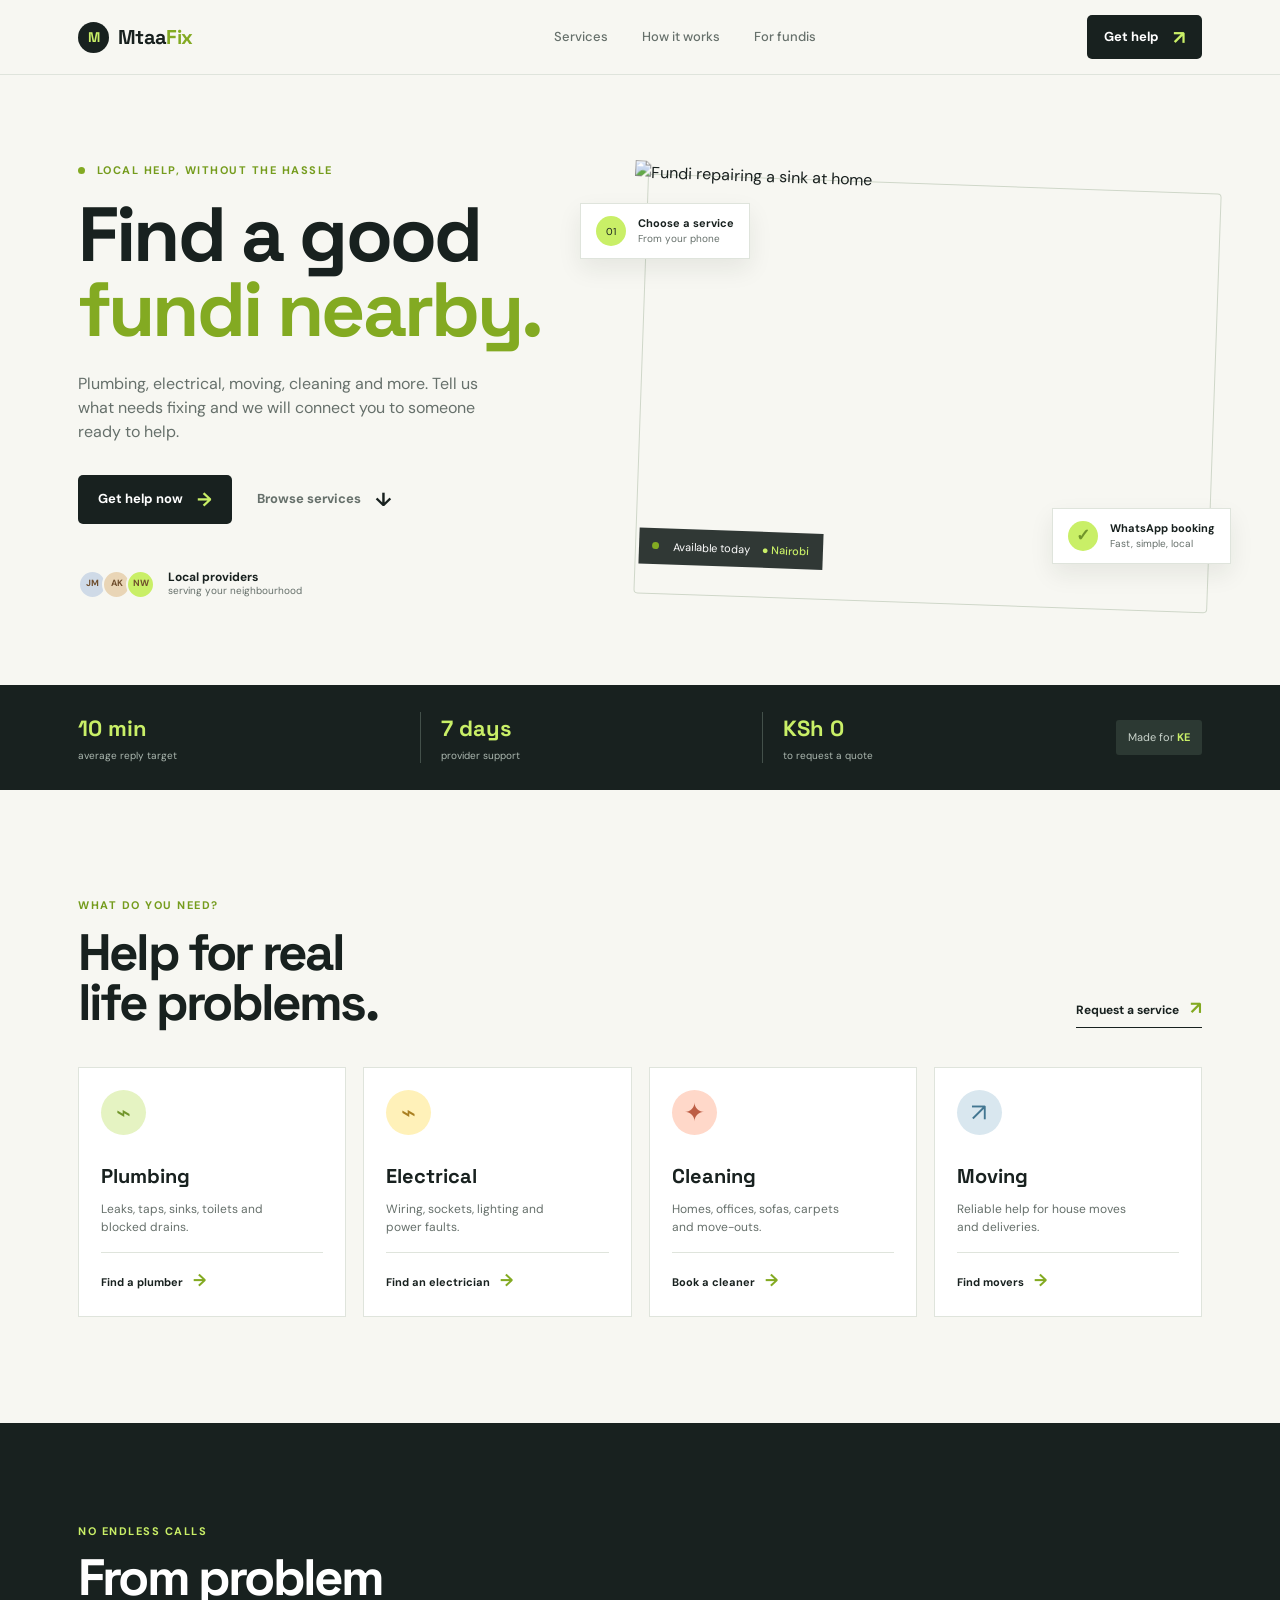
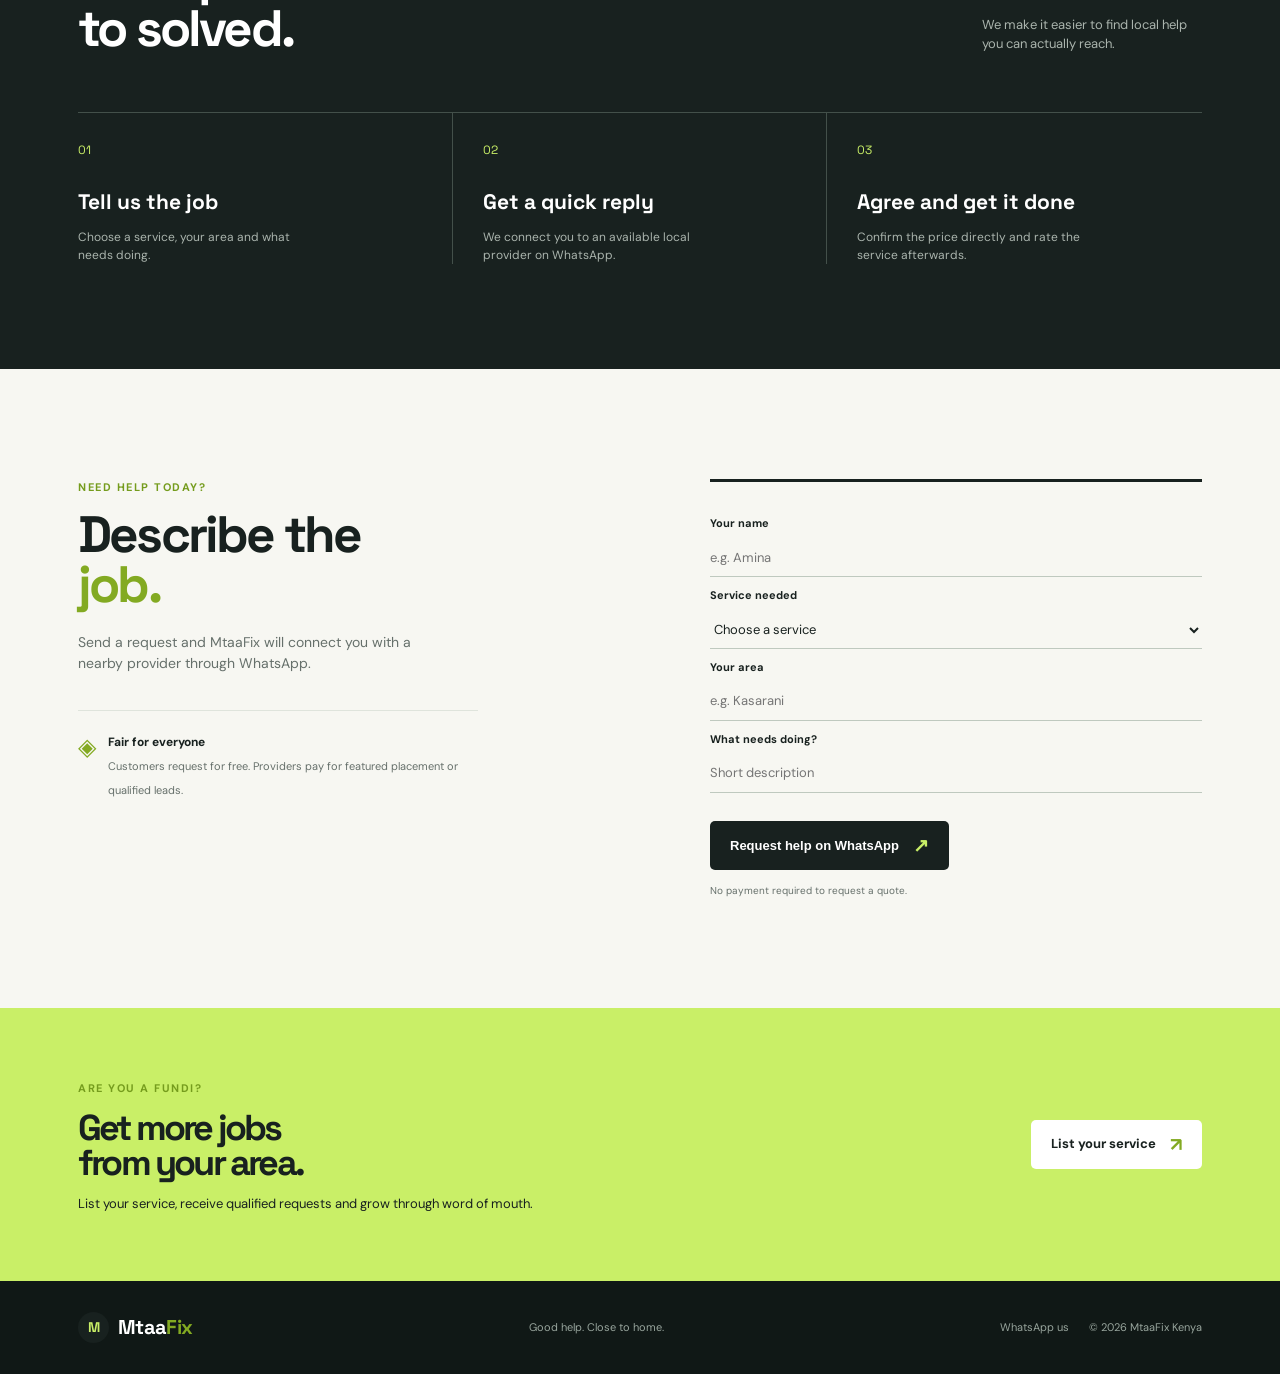
==== index.html @ 227608b5 "Launch MtaaFix local services marketplace" ====
<!DOCTYPE html>
<html lang="en">
<head>
    <meta charset="UTF-8">
    <meta name="description" content="Find trusted plumbers, electricians, cleaners and movers near you in Kenya. Request a local fundi through MtaaFix on WhatsApp.">
    <meta name="keywords" content="fundi Kenya, plumber Nairobi, electrician Nairobi, cleaners Kenya, movers Nairobi, local services Kenya">
    <meta name="author" content="MtaaFix Kenya">
    <meta name="theme-color" content="#18211f">
    <meta property="og:type" content="website">
    <meta property="og:title" content="MtaaFix | Find a trusted fundi near you">
    <meta property="og:description" content="Connect with local plumbers, electricians, cleaners and movers in Kenya through WhatsApp.">
    <meta property="og:image" content="https://images.unsplash.com/photo-1581578731548-c64695cc6952?auto=format&fit=crop&w=1200&q=85">
    <meta name="twitter:card" content="summary_large_image">
    <meta name="twitter:title" content="MtaaFix | Find a trusted fundi near you">
    <meta name="twitter:description" content="Local help for repairs, cleaning, moving and home services in Kenya.">
    <meta name="viewport" content="width=device-width, initial-scale=1.0">
    <title>MtaaFix | Find a trusted fundi near you</title>
    <link rel="preconnect" href="https://fonts.googleapis.com">
    <link rel="preconnect" href="https://fonts.gstatic.com" crossorigin>
    <link href="https://fonts.googleapis.com/css2?family=DM+Sans:wght@400;500;700&family=Space+Grotesk:wght@500;600;700&display=swap" rel="stylesheet">
    <link rel="stylesheet" href="style.css">
    <script type="application/ld+json">
    {
        "@context": "https://schema.org",
        "@type": "LocalBusiness",
        "name": "MtaaFix Kenya",
        "description": "A local service marketplace connecting Kenyans with fundis for home repairs, cleaning and moving.",
        "telephone": "+254119636542",
        "areaServed": "Kenya",
        "serviceType": ["Plumbing", "Electrical work", "Cleaning", "Moving services"]
    }
    </script>
</head>
<body>
    <header class="site-header">
        <nav class="nav container" aria-label="Main navigation">
            <a class="brand" href="#top"><span class="brand-mark">M</span><span>Mtaa<span>Fix</span></span></a>
            <div class="nav-links"><a href="#services">Services</a><a href="#how-it-works">How it works</a><a href="#fundis">For fundis</a></div>
            <a class="nav-cta" href="#request">Get help <span>↗</span></a>
        </nav>
    </header>

    <main id="top">
        <section class="hero container">
            <div class="hero-copy">
                <div class="eyebrow"><span class="live-dot"></span> Local help, without the hassle</div>
                <h1>Find a good<br><em>fundi nearby.</em></h1>
                <p class="hero-text">Plumbing, electrical, moving, cleaning and more. Tell us what needs fixing and we will connect you to someone ready to help.</p>
                <div class="hero-actions"><a class="button button-primary" href="#request">Get help now <span>→</span></a><a class="button button-quiet" href="#services">Browse services <span>↓</span></a></div>
                <div class="trust-row"><div class="avatars"><span>JM</span><span>AK</span><span>NW</span></div><p><strong>Local providers</strong><br>serving your neighbourhood</p></div>
            </div>
            <div class="hero-visual"><div class="hero-image-wrap"><img src="https://images.unsplash.com/photo-1581578731548-c64695cc6952?auto=format&fit=crop&w=1100&q=85" alt="Fundi repairing a sink at home"><div class="image-label"><span class="status-dot"></span> Available today <strong>● Nairobi</strong></div></div><div class="floating-note note-top"><span>01</span><div><strong>Choose a service</strong><small>From your phone</small></div></div><div class="floating-note note-bottom"><span class="check">✓</span><div><strong>WhatsApp booking</strong><small>Fast, simple, local</small></div></div></div>
        </section>

        <section class="stats-bar"><div class="container stats"><div><strong>10 min</strong><span>average reply target</span></div><div><strong>7 days</strong><span>provider support</span></div><div><strong>KSh 0</strong><span>to request a quote</span></div><div class="stats-tag">Made for <b>KE</b></div></div></section>

        <section id="services" class="section container"><div class="section-heading"><div><div class="eyebrow">What do you need?</div><h2>Help for real<br>life problems.</h2></div><a class="text-link" href="#request">Request a service <span>↗</span></a></div><div class="service-grid">
            <a class="service-card" href="#request" data-service="Plumbing"><div class="service-icon">⌁</div><h3>Plumbing</h3><p>Leaks, taps, sinks, toilets and blocked drains.</p><span>Find a plumber <b>→</b></span></a>
            <a class="service-card" href="#request" data-service="Electrical work"><div class="service-icon yellow">⌁</div><h3>Electrical</h3><p>Wiring, sockets, lighting and power faults.</p><span>Find an electrician <b>→</b></span></a>
            <a class="service-card" href="#request" data-service="Cleaning"><div class="service-icon coral">✦</div><h3>Cleaning</h3><p>Homes, offices, sofas, carpets and move-outs.</p><span>Book a cleaner <b>→</b></span></a>
            <a class="service-card" href="#request" data-service="Moving services"><div class="service-icon blue">↗</div><h3>Moving</h3><p>Reliable help for house moves and deliveries.</p><span>Find movers <b>→</b></span></a>
        </div></section>

        <section id="how-it-works" class="process-section"><div class="container"><div class="section-heading light"><div><div class="eyebrow">No endless calls</div><h2>From problem<br>to solved.</h2></div><p>We make it easier to find local help you can actually reach.</p></div><div class="process-grid"><div class="process-step"><span>01</span><h3>Tell us the job</h3><p>Choose a service, your area and what needs doing.</p></div><div class="process-step"><span>02</span><h3>Get a quick reply</h3><p>We connect you to an available local provider on WhatsApp.</p></div><div class="process-step"><span>03</span><h3>Agree and get it done</h3><p>Confirm the price directly and rate the service afterwards.</p></div></div></div></section>

        <section id="request" class="request-section container"><div class="request-copy"><div class="eyebrow">Need help today?</div><h2>Describe the<br><em>job.</em></h2><p>Send a request and MtaaFix will connect you with a nearby provider through WhatsApp.</p><div class="earn-note"><span>◈</span><div><strong>Fair for everyone</strong><br><small>Customers request for free. Providers pay for featured placement or qualified leads.</small></div></div></div><form id="service-request" class="request-form"><label for="name">Your name</label><input id="name" name="name" type="text" placeholder="e.g. Amina" required><label for="service">Service needed</label><select id="service" name="service" required><option value="">Choose a service</option><option>Plumbing</option><option>Electrical work</option><option>Cleaning</option><option>Moving services</option><option>Other</option></select><label for="area">Your area</label><input id="area" name="area" type="text" placeholder="e.g. Kasarani" required><label for="details">What needs doing?</label><input id="details" name="details" type="text" placeholder="Short description" required><button class="button button-primary" type="submit">Request help on WhatsApp <span>↗</span></button><small class="form-note">No payment required to request a quote.</small></form></section>

        <section id="fundis" class="partner-strip"><div class="container partner-content"><div><span class="eyebrow">Are you a fundi?</span><h2>Get more jobs<br>from your area.</h2><p>List your service, receive qualified requests and grow through word of mouth.</p></div><a class="button button-light" href="https://wa.me/254119636542?text=Hello%20MtaaFix%2C%20I%27d%20like%20to%20list%20my%20fundi%20service." target="_blank" rel="noopener">List your service <span>↗</span></a></div></section>
    </main>

    <footer><div class="container footer-inner"><a class="brand" href="#top"><span class="brand-mark">M</span><span>Mtaa<span>Fix</span></span></a><p>Good help. Close to home.</p><div><a href="https://wa.me/254119636542" target="_blank" rel="noopener">WhatsApp us</a><span>© 2026 MtaaFix Kenya</span></div></div></footer>
    <script>
        const form = document.querySelector('#service-request');
        form.addEventListener('submit', (event) => {
            event.preventDefault();
            const data = new FormData(form);
            const message = `Hello MtaaFix, my name is ${data.get('name')}. I need ${data.get('service')} in ${data.get('area')}. Details: ${data.get('details')}`;
            window.open(`https://wa.me/254119636542?text=${encodeURIComponent(message)}`, '_blank');
        });
        document.querySelectorAll('[data-service]').forEach((link) => link.addEventListener('click', () => {
            document.querySelector('#service').value = link.dataset.service;
        }));
    </script>
</body>
</html>
---- style.css ----
:root { --ink: #18211f; --muted: #66706b; --paper: #f7f7f2; --lime: #c9ef67; --line: #dfe4dc; --orange: #f48b45; }
* { box-sizing: border-box; margin: 0; padding: 0; }
html { scroll-behavior: smooth; }
body { background: var(--paper); color: var(--ink); font-family: 'DM Sans', sans-serif; line-height: 1.5; }
a { color: inherit; text-decoration: none; }
.container { margin: auto; max-width: 1180px; padding-left: 28px; padding-right: 28px; }
.site-header { background: rgba(247,247,242,.94); border-bottom: 1px solid var(--line); position: sticky; top: 0; z-index: 10; backdrop-filter: blur(12px); }
.nav { align-items: center; display: flex; height: 74px; justify-content: space-between; }
.brand { align-items: center; display: flex; font-family: 'Space Grotesk', sans-serif; font-size: 20px; font-weight: 700; gap: 9px; letter-spacing: -.7px; }
.brand > span:last-child > span { color: #83aa22; }
.brand-mark { align-items: center; background: var(--ink); border-radius: 50%; color: var(--lime); display: inline-flex; font-size: 14px; height: 31px; justify-content: center; width: 31px; }
.nav-links { display: flex; gap: 34px; margin-left: 90px; }
.nav-links a { color: var(--muted); font-size: 13px; font-weight: 500; }
.nav-links a:hover, .text-link:hover { color: #83aa22; }
.nav-cta, .button { align-items: center; display: inline-flex; font-size: 13px; font-weight: 700; gap: 14px; justify-content: center; }
.nav-cta { background: var(--ink); border-radius: 5px; color: white; padding: 12px 17px; }
.nav-cta span, .button span { color: var(--lime); font-size: 19px; line-height: 1; }
.hero { align-items: center; display: grid; gap: 80px; grid-template-columns: .9fr 1.1fr; min-height: 610px; padding-bottom: 68px; padding-top: 68px; }
.eyebrow { color: #759c1d; font-size: 11px; font-weight: 700; letter-spacing: 1.5px; text-transform: uppercase; }
.live-dot, .status-dot { background: #83aa22; border-radius: 50%; display: inline-block; height: 7px; margin-right: 7px; width: 7px; }
.hero h1, h2 { font-family: 'Space Grotesk', sans-serif; letter-spacing: -2.8px; line-height: .98; }
.hero h1 { font-size: clamp(50px, 6vw, 78px); margin: 19px 0 24px; }
em { color: #83aa22; font-style: normal; }
.hero-text { color: var(--muted); font-size: 16px; max-width: 420px; }
.hero-actions { align-items: center; display: flex; gap: 25px; margin-top: 31px; }
.button { border: 0; border-radius: 5px; cursor: pointer; min-height: 49px; padding: 0 20px; }
.button-primary { background: var(--ink); color: white; }
.button-primary:hover { background: #35433e; }
.button-quiet { color: var(--muted); padding-left: 0; }
.button-quiet span { color: var(--ink); }
.trust-row { align-items: center; display: flex; gap: 13px; margin-top: 46px; }
.avatars { display: flex; }.avatars span { align-items: center; background: #e9d5b6; border: 2px solid var(--paper); border-radius: 50%; color: #6f4e2d; display: flex; font-size: 9px; font-weight: 700; height: 29px; justify-content: center; margin-left: -5px; width: 29px; }.avatars span:first-child { background: #cfdae7; margin-left: 0; }.avatars span:last-child { background: #c9ef67; }
.trust-row p { color: var(--muted); font-size: 10px; line-height: 1.25; }.trust-row strong { color: var(--ink); font-size: 12px; }
.hero-visual { position: relative; }.hero-image-wrap { position: relative; transform: rotate(2deg); }.hero-image-wrap:after { border: 1px solid #cfd7c9; border-radius: 4px; content: ''; inset: 13px -13px -13px 13px; position: absolute; z-index: -1; }.hero-image-wrap img { display: block; filter: saturate(.82); height: 420px; object-fit: cover; width: 100%; }.image-label { align-items: center; background: rgba(24,33,31,.89); bottom: 17px; color: white; display: flex; font-size: 11px; gap: 7px; left: 17px; padding: 10px 13px; position: absolute; }.image-label strong { color: var(--lime); font-weight: 500; margin-left: 5px; }
.floating-note { align-items: center; background: white; border: 1px solid var(--line); box-shadow: 0 10px 24px rgba(24,33,31,.08); display: flex; gap: 12px; padding: 12px 15px; position: absolute; z-index: 2; }.floating-note span:first-child { align-items: center; background: var(--lime); border-radius: 50%; display: flex; font-size: 10px; height: 30px; justify-content: center; width: 30px; }.floating-note strong, .floating-note small { display: block; line-height: 1.2; }.floating-note strong { font-size: 11px; }.floating-note small { color: var(--muted); font-size: 10px; margin-top: 3px; }.note-top { left: -48px; top: 33px; }.note-bottom { bottom: 26px; right: -29px; }.check { background: #e5f3c2; color: #71952b; font-size: 17px !important; font-weight: 700; }
.stats-bar { background: var(--ink); color: white; }.stats { align-items: center; display: flex; gap: 9%; justify-content: space-between; min-height: 105px; }.stats div:not(.stats-tag) { border-left: 1px solid #43504a; padding-left: 20px; }.stats div:first-child { border-left: 0; padding-left: 0; }.stats strong, .stats span { display: block; }.stats strong { color: var(--lime); font-family: 'Space Grotesk'; font-size: 22px; }.stats span { color: #acb8b0; font-size: 10px; margin-top: 3px; }.stats-tag { background: #2c3933; border-radius: 3px; color: #c9d3cb; font-size: 11px; padding: 9px 12px; }.stats-tag b { color: var(--lime); }
.section { padding-bottom: 106px; padding-top: 107px; }.section-heading { align-items: end; display: flex; justify-content: space-between; margin-bottom: 39px; }h2 { font-size: clamp(36px, 4vw, 52px); margin-top: 14px; }.text-link { border-bottom: 1px solid var(--ink); font-size: 12px; font-weight: 700; padding-bottom: 5px; }.text-link span { color: #83aa22; font-size: 18px; margin-left: 8px; }
.service-grid { display: grid; gap: 17px; grid-template-columns: repeat(4, 1fr); }.service-card { background: white; border: 1px solid var(--line); display: flex; flex-direction: column; min-height: 250px; padding: 22px; transition: border-color .2s, transform .2s; }.service-card:hover { border-color: #83aa22; transform: translateY(-4px); }.service-icon { align-items: center; background: #e5f3c2; border-radius: 50%; color: #71952b; display: flex; font-size: 25px; height: 45px; justify-content: center; width: 45px; }.service-icon.yellow { background: #fff1b9; color: #aa8021; }.service-icon.coral { background: #ffd8c9; color: #bd5e45; }.service-icon.blue { background: #d9e7ef; color: #427691; }.service-card h3 { font-family: 'Space Grotesk'; font-size: 20px; margin: 26px 0 9px; }.service-card p { color: var(--muted); font-size: 12px; max-width: 190px; }.service-card span:last-child { border-top: 1px solid var(--line); font-size: 11px; font-weight: 700; margin-top: auto; padding-top: 15px; }.service-card span:last-child b { color: #83aa22; font-size: 17px; margin-left: 7px; }
.process-section { background: var(--ink); color: white; padding: 100px 0 105px; }.light .eyebrow { color: var(--lime); }.light h2 { color: white; }.light > p { color: #aab4ad; font-size: 13px; max-width: 220px; }.process-grid { border-top: 1px solid #43504a; display: grid; grid-template-columns: repeat(3, 1fr); margin-top: 58px; }.process-step { border-right: 1px solid #43504a; padding: 24px 30px 0 0; }.process-step:not(:first-child) { padding-left: 30px; }.process-step:last-child { border: 0; }.process-step > span { color: var(--lime); font-family: 'Space Grotesk'; font-size: 12px; }.process-step h3 { font-family: 'Space Grotesk'; font-size: 21px; margin: 25px 0 11px; }.process-step p { color: #aab4ad; font-size: 12px; max-width: 240px; }
.request-section { display: grid; gap: 140px; grid-template-columns: 1fr 1fr; padding-bottom: 110px; padding-top: 110px; }.request-copy h2 { margin-bottom: 22px; }.request-copy > p { color: var(--muted); font-size: 14px; max-width: 365px; }.earn-note { align-items: flex-start; border-top: 1px solid var(--line); display: flex; gap: 12px; margin-top: 36px; max-width: 400px; padding-top: 18px; }.earn-note > span { color: #83aa22; font-size: 24px; }.earn-note strong { font-size: 12px; }.earn-note small { color: var(--muted); font-size: 11px; }.request-form { border-top: 3px solid var(--ink); display: flex; flex-direction: column; padding-top: 23px; }.request-form label { font-size: 11px; font-weight: 700; margin: 10px 0 7px; }.request-form input, .request-form select { background: transparent; border: 0; border-bottom: 1px solid #bfc9bf; border-radius: 0; color: var(--ink); font: inherit; font-size: 13px; outline: 0; padding: 9px 0; }.request-form input:focus, .request-form select:focus { border-color: #83aa22; }.request-form .button { align-self: flex-start; margin-top: 28px; }.form-note { color: var(--muted); font-size: 10px; margin-top: 13px; }
.partner-strip { background: var(--lime); padding: 67px 0; }.partner-content { align-items: center; display: flex; justify-content: space-between; }.partner-strip h2 { font-size: 36px; margin-top: 12px; }.partner-strip p { font-size: 13px; margin-top: 13px; }.button-light { background: white; color: var(--ink); }.button-light span { color: #83aa22; }
footer { background: #101816; color: white; padding: 31px 0; }.footer-inner { align-items: center; display: flex; justify-content: space-between; }.footer-inner p, .footer-inner div { color: #98a59d; font-size: 11px; }.footer-inner div { display: flex; gap: 20px; }.footer-inner .brand { color: white; }
@media (max-width: 900px) { .nav-links { margin-left: 0; }.hero { gap: 56px; grid-template-columns: 1fr; padding-bottom: 74px; padding-top: 54px; }.hero-copy { max-width: 560px; }.hero-visual { margin: auto; max-width: 600px; width: calc(100% - 30px); }.hero-image-wrap img { height: 330px; }.note-top { left: -15px; }.note-bottom { right: -15px; }.service-grid { grid-template-columns: repeat(2, 1fr); }.stats { flex-wrap: wrap; gap: 22px; padding-bottom: 25px; padding-top: 25px; }.stats div:not(.stats-tag) { flex: 1 1 35%; }.stats div:nth-child(3) { border-left: 0; padding-left: 0; }.stats-tag { display: none; }.request-section { gap: 50px; grid-template-columns: 1fr; }.footer-inner { align-items: flex-start; flex-wrap: wrap; gap: 20px; } }
@media (max-width: 560px) { .container { padding-left: 19px; padding-right: 19px; }.nav { height: 65px; }.nav-links { display: none; }.nav-cta { font-size: 11px; padding: 10px 11px; }.hero h1 { font-size: 51px; }.hero-text { font-size: 14px; }.hero-actions { align-items: flex-start; flex-direction: column; gap: 15px; }.hero-image-wrap img { height: 270px; }.floating-note { padding: 9px; }.floating-note strong { font-size: 10px; }.note-top { left: -11px; top: 20px; }.note-bottom { bottom: 15px; right: -10px; }.section { padding-bottom: 75px; padding-top: 75px; }.section-heading { align-items: flex-start; flex-direction: column; gap: 23px; }.service-grid, .process-grid { grid-template-columns: 1fr; }.service-card { min-height: 220px; max-width: 430px; }.process-section { padding: 75px 0; }.process-grid { gap: 20px; margin-top: 40px; }.process-step, .process-step:not(:first-child) { border-bottom: 1px solid #43504a; border-right: 0; padding: 20px 0 25px; }.process-step:last-child { border-bottom: 0; }.partner-content { align-items: flex-start; flex-direction: column; gap: 28px; }.partner-strip h2 { font-size: 31px; }.footer-inner { flex-direction: column; }.footer-inner div { flex-direction: column; gap: 4px; } }
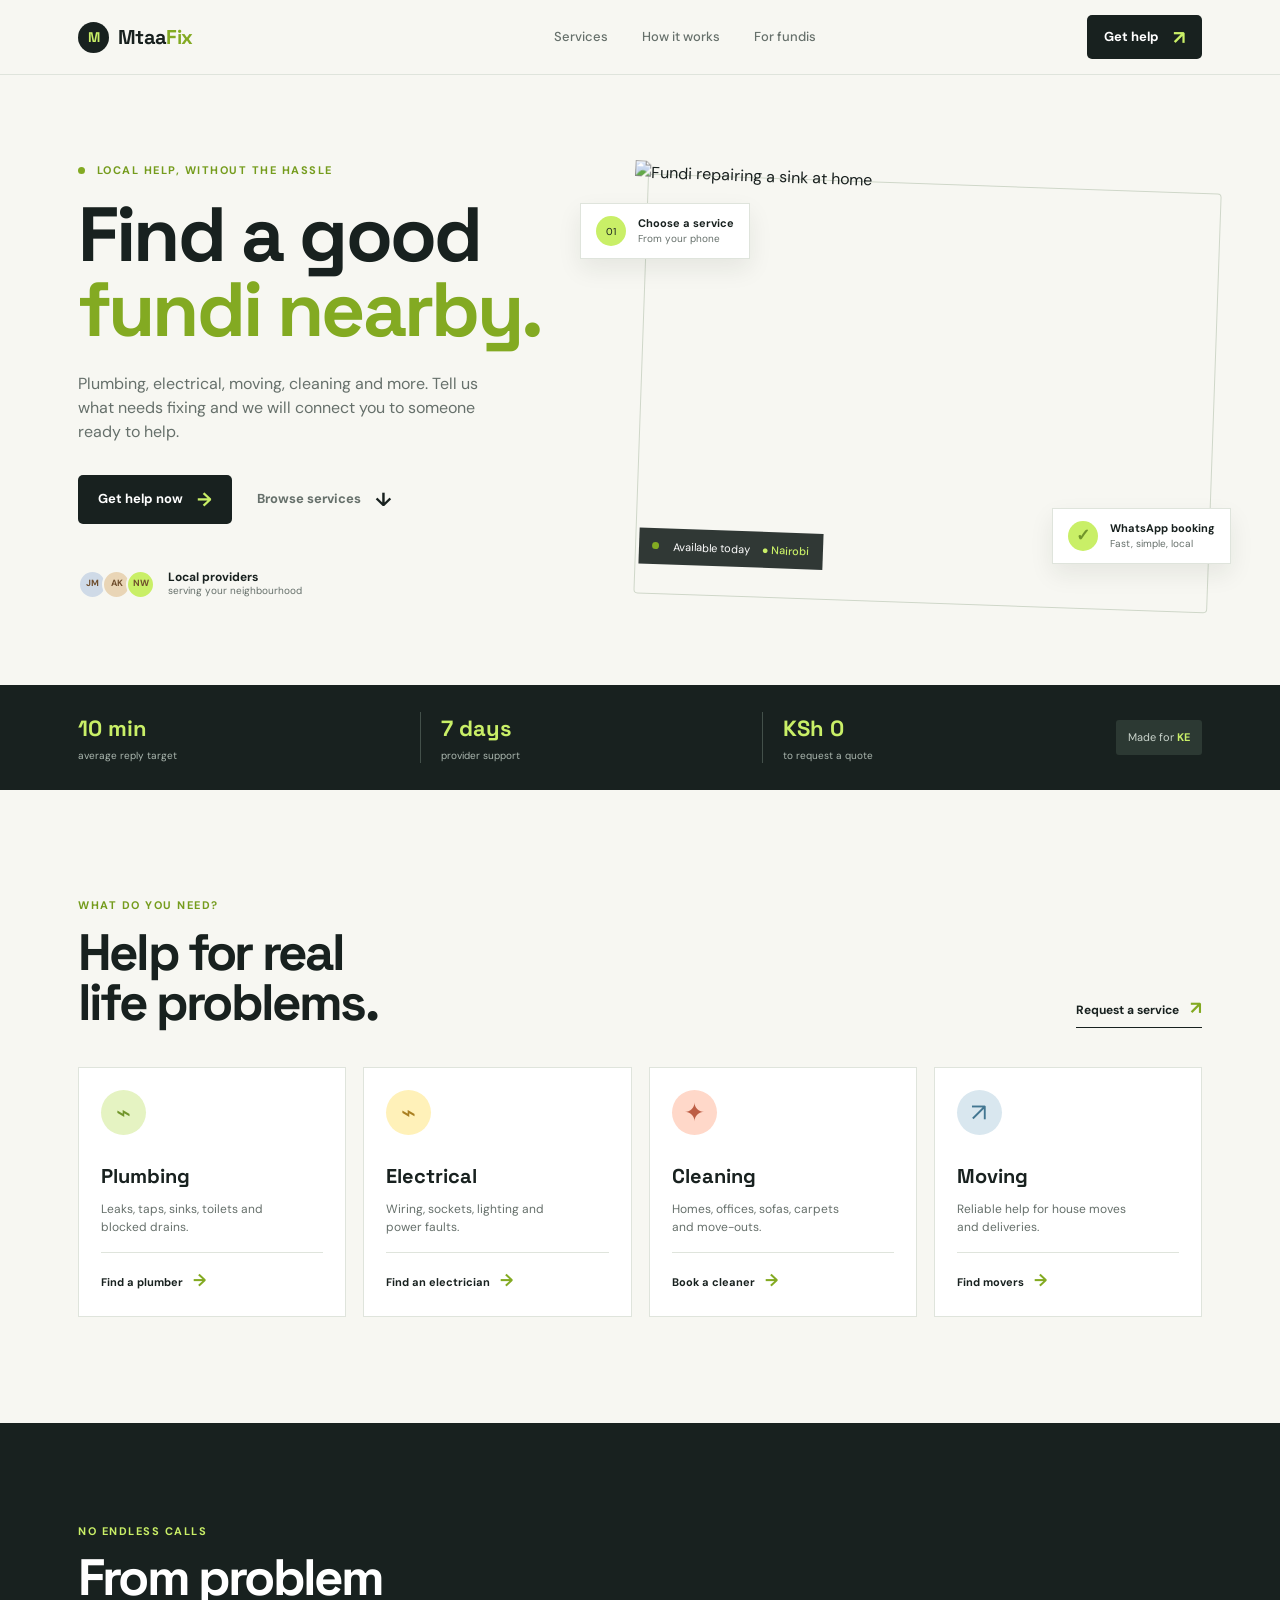
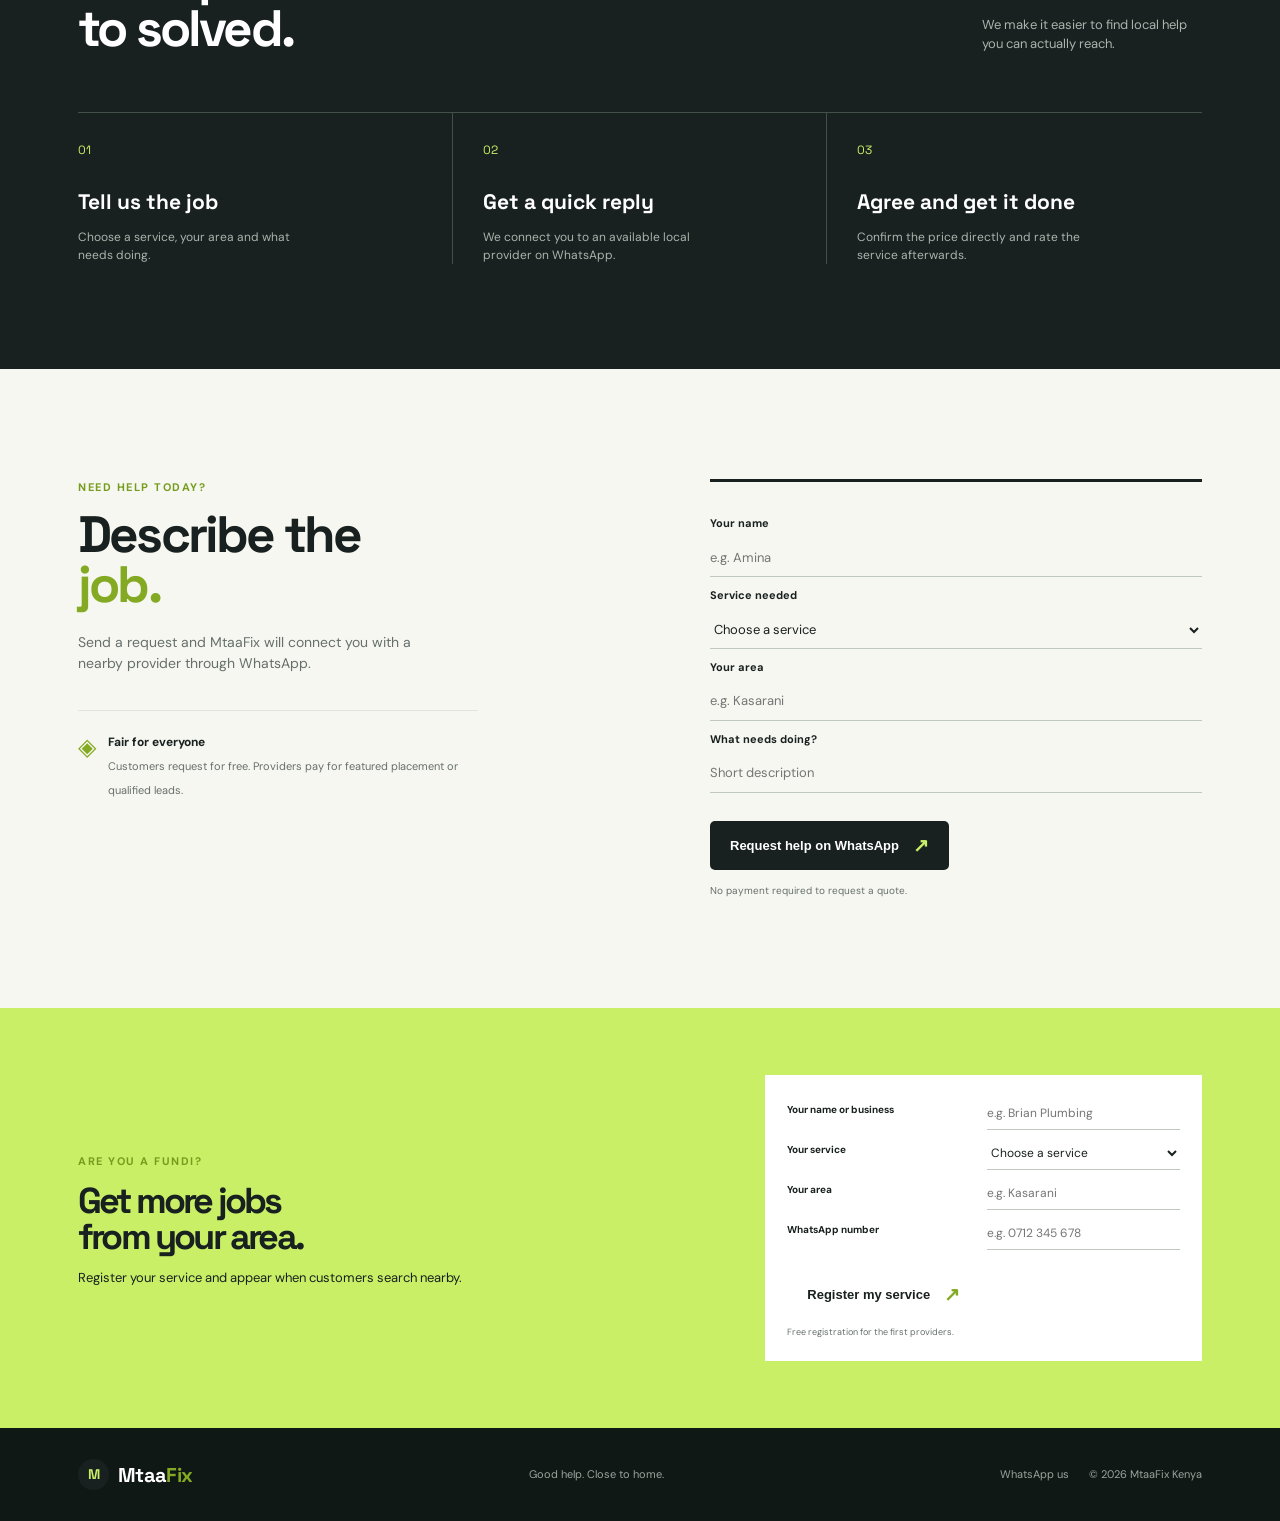
==== commit ff526344: "Add provider registration and local matching" ====
--- a/index.html
+++ b/index.html
@@ -13,6 +13,7 @@
     <meta name="twitter:card" content="summary_large_image">
     <meta name="twitter:title" content="MtaaFix | Find a trusted fundi near you">
     <meta name="twitter:description" content="Local help for repairs, cleaning, moving and home services in Kenya.">
+    <meta name="google-site-verification" content="D17v66fwXB7Y5dGKPALoI_gzyTG8GAOh_fUL0NqYV0g">
     <meta name="viewport" content="width=device-width, initial-scale=1.0">
     <title>MtaaFix | Find a trusted fundi near you</title>
     <link rel="preconnect" href="https://fonts.googleapis.com">
@@ -64,18 +65,43 @@
         <section id="how-it-works" class="process-section"><div class="container"><div class="section-heading light"><div><div class="eyebrow">No endless calls</div><h2>From problem<br>to solved.</h2></div><p>We make it easier to find local help you can actually reach.</p></div><div class="process-grid"><div class="process-step"><span>01</span><h3>Tell us the job</h3><p>Choose a service, your area and what needs doing.</p></div><div class="process-step"><span>02</span><h3>Get a quick reply</h3><p>We connect you to an available local provider on WhatsApp.</p></div><div class="process-step"><span>03</span><h3>Agree and get it done</h3><p>Confirm the price directly and rate the service afterwards.</p></div></div></div></section>
 
         <section id="request" class="request-section container"><div class="request-copy"><div class="eyebrow">Need help today?</div><h2>Describe the<br><em>job.</em></h2><p>Send a request and MtaaFix will connect you with a nearby provider through WhatsApp.</p><div class="earn-note"><span>◈</span><div><strong>Fair for everyone</strong><br><small>Customers request for free. Providers pay for featured placement or qualified leads.</small></div></div></div><form id="service-request" class="request-form"><label for="name">Your name</label><input id="name" name="name" type="text" placeholder="e.g. Amina" required><label for="service">Service needed</label><select id="service" name="service" required><option value="">Choose a service</option><option>Plumbing</option><option>Electrical work</option><option>Cleaning</option><option>Moving services</option><option>Other</option></select><label for="area">Your area</label><input id="area" name="area" type="text" placeholder="e.g. Kasarani" required><label for="details">What needs doing?</label><input id="details" name="details" type="text" placeholder="Short description" required><button class="button button-primary" type="submit">Request help on WhatsApp <span>↗</span></button><small class="form-note">No payment required to request a quote.</small></form></section>
+        <section id="matches" class="matches-section container" hidden><div class="section-heading"><div><div class="eyebrow">Your local matches</div><h2>People who can<br><em>help nearby.</em></h2></div><p class="match-note">Contact the provider directly to agree on price and timing.</p></div><div id="match-list" class="match-list"></div></section>
 
-        <section id="fundis" class="partner-strip"><div class="container partner-content"><div><span class="eyebrow">Are you a fundi?</span><h2>Get more jobs<br>from your area.</h2><p>List your service, receive qualified requests and grow through word of mouth.</p></div><a class="button button-light" href="https://wa.me/254119636542?text=Hello%20MtaaFix%2C%20I%27d%20like%20to%20list%20my%20fundi%20service." target="_blank" rel="noopener">List your service <span>↗</span></a></div></section>
+        <section id="fundis" class="partner-strip"><div class="container partner-content"><div><span class="eyebrow">Are you a fundi?</span><h2>Get more jobs<br>from your area.</h2><p>Register your service and appear when customers search nearby.</p></div><form id="provider-register" class="provider-form"><label for="provider-name">Your name or business</label><input id="provider-name" name="providerName" type="text" placeholder="e.g. Brian Plumbing" required><label for="provider-service">Your service</label><select id="provider-service" name="providerService" required><option value="">Choose a service</option><option>Plumbing</option><option>Electrical work</option><option>Cleaning</option><option>Moving services</option></select><label for="provider-area">Your area</label><input id="provider-area" name="providerArea" type="text" placeholder="e.g. Kasarani" required><label for="provider-phone">WhatsApp number</label><input id="provider-phone" name="providerPhone" type="tel" placeholder="e.g. 0712 345 678" required><button class="button button-light" type="submit">Register my service <span>↗</span></button><small class="provider-note">Free registration for the first providers.</small></form></div></section>
     </main>
 
     <footer><div class="container footer-inner"><a class="brand" href="#top"><span class="brand-mark">M</span><span>Mtaa<span>Fix</span></span></a><p>Good help. Close to home.</p><div><a href="https://wa.me/254119636542" target="_blank" rel="noopener">WhatsApp us</a><span>© 2026 MtaaFix Kenya</span></div></div></footer>
     <script>
         const form = document.querySelector('#service-request');
+        const providerForm = document.querySelector('#provider-register');
+        const matchesSection = document.querySelector('#matches');
+        const matchList = document.querySelector('#match-list');
+        const providers = JSON.parse(localStorage.getItem('mtaafix-providers') || '[]');
+
+        const renderMatches = (service, area) => {
+            const requestedService = service.toLowerCase();
+            const requestedArea = area.toLowerCase();
+            const matches = providers.filter((provider) => provider.service.toLowerCase() === requestedService && (provider.area.toLowerCase().includes(requestedArea) || requestedArea.includes(provider.area.toLowerCase())));
+            matchList.innerHTML = matches.length ? matches.map((provider) => `<article class="match-card"><div class="provider-avatar">${provider.name.charAt(0).toUpperCase()}</div><div><h3>${provider.name}</h3><p>${provider.service} · ${provider.area}</p></div><a class="match-contact" href="https://wa.me/${provider.phone}?text=${encodeURIComponent(`Hello ${provider.name}, I found you on MtaaFix and need ${provider.service} in ${provider.area}.`)}" target="_blank" rel="noopener">WhatsApp <span>↗</span></a></article>`).join('') : '<div class="empty-match"><strong>No provider is registered in that area yet.</strong><p>We have sent your request to MtaaFix. We will help you find a nearby provider.</p></div>';
+            matchesSection.hidden = false;
+            matchesSection.scrollIntoView({ behavior: 'smooth', block: 'start' });
+        };
+
         form.addEventListener('submit', (event) => {
             event.preventDefault();
             const data = new FormData(form);
+            renderMatches(data.get('service'), data.get('area'));
             const message = `Hello MtaaFix, my name is ${data.get('name')}. I need ${data.get('service')} in ${data.get('area')}. Details: ${data.get('details')}`;
             window.open(`https://wa.me/254119636542?text=${encodeURIComponent(message)}`, '_blank');
+        });
+        providerForm.addEventListener('submit', (event) => {
+            event.preventDefault();
+            const data = new FormData(providerForm);
+            const phone = data.get('providerPhone').replace(/\D/g, '').replace(/^0/, '254');
+            providers.push({ name: data.get('providerName'), service: data.get('providerService'), area: data.get('providerArea'), phone });
+            localStorage.setItem('mtaafix-providers', JSON.stringify(providers));
+            providerForm.reset();
+            alert('Your service is registered on this device. Customers can now find you by service and area.');
         });
         document.querySelectorAll('[data-service]').forEach((link) => link.addEventListener('click', () => {
             document.querySelector('#service').value = link.dataset.service;
--- a/style.css
+++ b/style.css
@@ -38,7 +38,9 @@
 .service-grid { display: grid; gap: 17px; grid-template-columns: repeat(4, 1fr); }.service-card { background: white; border: 1px solid var(--line); display: flex; flex-direction: column; min-height: 250px; padding: 22px; transition: border-color .2s, transform .2s; }.service-card:hover { border-color: #83aa22; transform: translateY(-4px); }.service-icon { align-items: center; background: #e5f3c2; border-radius: 50%; color: #71952b; display: flex; font-size: 25px; height: 45px; justify-content: center; width: 45px; }.service-icon.yellow { background: #fff1b9; color: #aa8021; }.service-icon.coral { background: #ffd8c9; color: #bd5e45; }.service-icon.blue { background: #d9e7ef; color: #427691; }.service-card h3 { font-family: 'Space Grotesk'; font-size: 20px; margin: 26px 0 9px; }.service-card p { color: var(--muted); font-size: 12px; max-width: 190px; }.service-card span:last-child { border-top: 1px solid var(--line); font-size: 11px; font-weight: 700; margin-top: auto; padding-top: 15px; }.service-card span:last-child b { color: #83aa22; font-size: 17px; margin-left: 7px; }
 .process-section { background: var(--ink); color: white; padding: 100px 0 105px; }.light .eyebrow { color: var(--lime); }.light h2 { color: white; }.light > p { color: #aab4ad; font-size: 13px; max-width: 220px; }.process-grid { border-top: 1px solid #43504a; display: grid; grid-template-columns: repeat(3, 1fr); margin-top: 58px; }.process-step { border-right: 1px solid #43504a; padding: 24px 30px 0 0; }.process-step:not(:first-child) { padding-left: 30px; }.process-step:last-child { border: 0; }.process-step > span { color: var(--lime); font-family: 'Space Grotesk'; font-size: 12px; }.process-step h3 { font-family: 'Space Grotesk'; font-size: 21px; margin: 25px 0 11px; }.process-step p { color: #aab4ad; font-size: 12px; max-width: 240px; }
 .request-section { display: grid; gap: 140px; grid-template-columns: 1fr 1fr; padding-bottom: 110px; padding-top: 110px; }.request-copy h2 { margin-bottom: 22px; }.request-copy > p { color: var(--muted); font-size: 14px; max-width: 365px; }.earn-note { align-items: flex-start; border-top: 1px solid var(--line); display: flex; gap: 12px; margin-top: 36px; max-width: 400px; padding-top: 18px; }.earn-note > span { color: #83aa22; font-size: 24px; }.earn-note strong { font-size: 12px; }.earn-note small { color: var(--muted); font-size: 11px; }.request-form { border-top: 3px solid var(--ink); display: flex; flex-direction: column; padding-top: 23px; }.request-form label { font-size: 11px; font-weight: 700; margin: 10px 0 7px; }.request-form input, .request-form select { background: transparent; border: 0; border-bottom: 1px solid #bfc9bf; border-radius: 0; color: var(--ink); font: inherit; font-size: 13px; outline: 0; padding: 9px 0; }.request-form input:focus, .request-form select:focus { border-color: #83aa22; }.request-form .button { align-self: flex-start; margin-top: 28px; }.form-note { color: var(--muted); font-size: 10px; margin-top: 13px; }
+.matches-section { padding-bottom: 90px; padding-top: 90px; }.match-note { color: var(--muted); font-size: 12px; max-width: 210px; }.match-list { display: grid; gap: 12px; max-width: 760px; }.match-card { align-items: center; background: white; border: 1px solid var(--line); display: flex; gap: 14px; padding: 16px; }.provider-avatar { align-items: center; background: var(--lime); border-radius: 50%; display: flex; font-family: 'Space Grotesk'; font-size: 19px; height: 42px; justify-content: center; width: 42px; }.match-card h3 { font-family: 'Space Grotesk'; font-size: 15px; }.match-card p { color: var(--muted); font-size: 11px; margin-top: 3px; }.match-contact { background: var(--ink); color: white; font-size: 11px; font-weight: 700; margin-left: auto; padding: 10px 13px; }.match-contact span { color: var(--lime); font-size: 16px; margin-left: 6px; }.empty-match { background: #eef0e8; border-left: 3px solid #83aa22; padding: 18px; }.empty-match strong { font-family: 'Space Grotesk'; font-size: 14px; }.empty-match p { color: var(--muted); font-size: 12px; margin-top: 5px; }
 .partner-strip { background: var(--lime); padding: 67px 0; }.partner-content { align-items: center; display: flex; justify-content: space-between; }.partner-strip h2 { font-size: 36px; margin-top: 12px; }.partner-strip p { font-size: 13px; margin-top: 13px; }.button-light { background: white; color: var(--ink); }.button-light span { color: #83aa22; }
+.provider-form { background: white; display: grid; gap: 7px; grid-template-columns: 1fr 1fr; max-width: 475px; padding: 22px; }.provider-form label { font-size: 10px; font-weight: 700; margin-top: 5px; }.provider-form input, .provider-form select { background: transparent; border: 0; border-bottom: 1px solid #bfc9bf; color: var(--ink); font: inherit; font-size: 12px; outline: 0; padding: 7px 0; width: 100%; }.provider-form .button { border: 0; margin-top: 13px; }.provider-note { color: var(--muted); font-size: 9px; grid-column: 1 / -1; }
 footer { background: #101816; color: white; padding: 31px 0; }.footer-inner { align-items: center; display: flex; justify-content: space-between; }.footer-inner p, .footer-inner div { color: #98a59d; font-size: 11px; }.footer-inner div { display: flex; gap: 20px; }.footer-inner .brand { color: white; }
 @media (max-width: 900px) { .nav-links { margin-left: 0; }.hero { gap: 56px; grid-template-columns: 1fr; padding-bottom: 74px; padding-top: 54px; }.hero-copy { max-width: 560px; }.hero-visual { margin: auto; max-width: 600px; width: calc(100% - 30px); }.hero-image-wrap img { height: 330px; }.note-top { left: -15px; }.note-bottom { right: -15px; }.service-grid { grid-template-columns: repeat(2, 1fr); }.stats { flex-wrap: wrap; gap: 22px; padding-bottom: 25px; padding-top: 25px; }.stats div:not(.stats-tag) { flex: 1 1 35%; }.stats div:nth-child(3) { border-left: 0; padding-left: 0; }.stats-tag { display: none; }.request-section { gap: 50px; grid-template-columns: 1fr; }.footer-inner { align-items: flex-start; flex-wrap: wrap; gap: 20px; } }
-@media (max-width: 560px) { .container { padding-left: 19px; padding-right: 19px; }.nav { height: 65px; }.nav-links { display: none; }.nav-cta { font-size: 11px; padding: 10px 11px; }.hero h1 { font-size: 51px; }.hero-text { font-size: 14px; }.hero-actions { align-items: flex-start; flex-direction: column; gap: 15px; }.hero-image-wrap img { height: 270px; }.floating-note { padding: 9px; }.floating-note strong { font-size: 10px; }.note-top { left: -11px; top: 20px; }.note-bottom { bottom: 15px; right: -10px; }.section { padding-bottom: 75px; padding-top: 75px; }.section-heading { align-items: flex-start; flex-direction: column; gap: 23px; }.service-grid, .process-grid { grid-template-columns: 1fr; }.service-card { min-height: 220px; max-width: 430px; }.process-section { padding: 75px 0; }.process-grid { gap: 20px; margin-top: 40px; }.process-step, .process-step:not(:first-child) { border-bottom: 1px solid #43504a; border-right: 0; padding: 20px 0 25px; }.process-step:last-child { border-bottom: 0; }.partner-content { align-items: flex-start; flex-direction: column; gap: 28px; }.partner-strip h2 { font-size: 31px; }.footer-inner { flex-direction: column; }.footer-inner div { flex-direction: column; gap: 4px; } }
+@media (max-width: 560px) { .container { padding-left: 19px; padding-right: 19px; }.nav { height: 65px; }.nav-links { display: none; }.nav-cta { font-size: 11px; padding: 10px 11px; }.hero h1 { font-size: 51px; }.hero-text { font-size: 14px; }.hero-actions { align-items: flex-start; flex-direction: column; gap: 15px; }.hero-image-wrap img { height: 270px; }.floating-note { padding: 9px; }.floating-note strong { font-size: 10px; }.note-top { left: -11px; top: 20px; }.note-bottom { bottom: 15px; right: -10px; }.section { padding-bottom: 75px; padding-top: 75px; }.section-heading { align-items: flex-start; flex-direction: column; gap: 23px; }.service-grid, .process-grid { grid-template-columns: 1fr; }.service-card { min-height: 220px; max-width: 430px; }.process-section { padding: 75px 0; }.process-grid { gap: 20px; margin-top: 40px; }.process-step, .process-step:not(:first-child) { border-bottom: 1px solid #43504a; border-right: 0; padding: 20px 0 25px; }.process-step:last-child { border-bottom: 0; }.matches-section { padding-bottom: 65px; padding-top: 65px; }.match-card { align-items: flex-start; flex-wrap: wrap; }.match-contact { margin-left: 56px; }.partner-content { align-items: flex-start; flex-direction: column; gap: 28px; }.partner-strip h2 { font-size: 31px; }.provider-form { grid-template-columns: 1fr; width: 100%; }.provider-note { grid-column: auto; }.footer-inner { flex-direction: column; }.footer-inner div { flex-direction: column; gap: 4px; } }
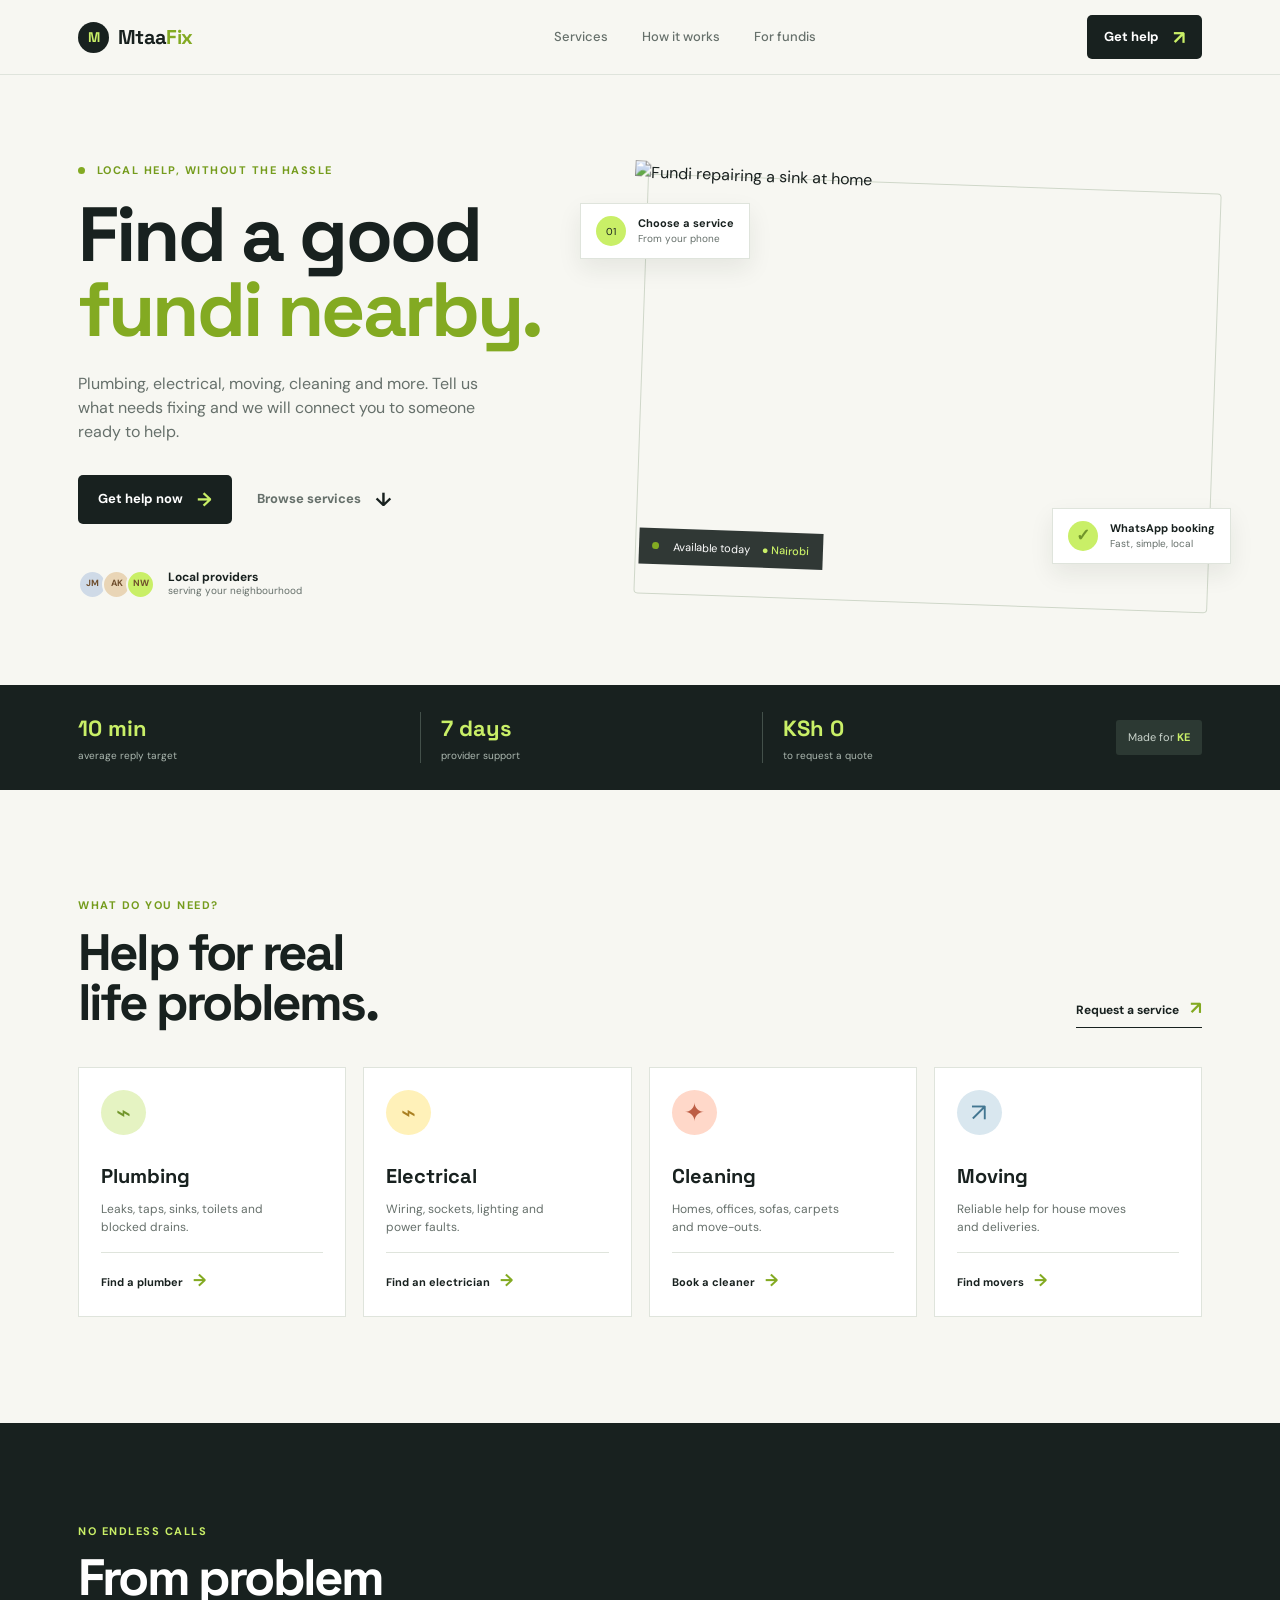
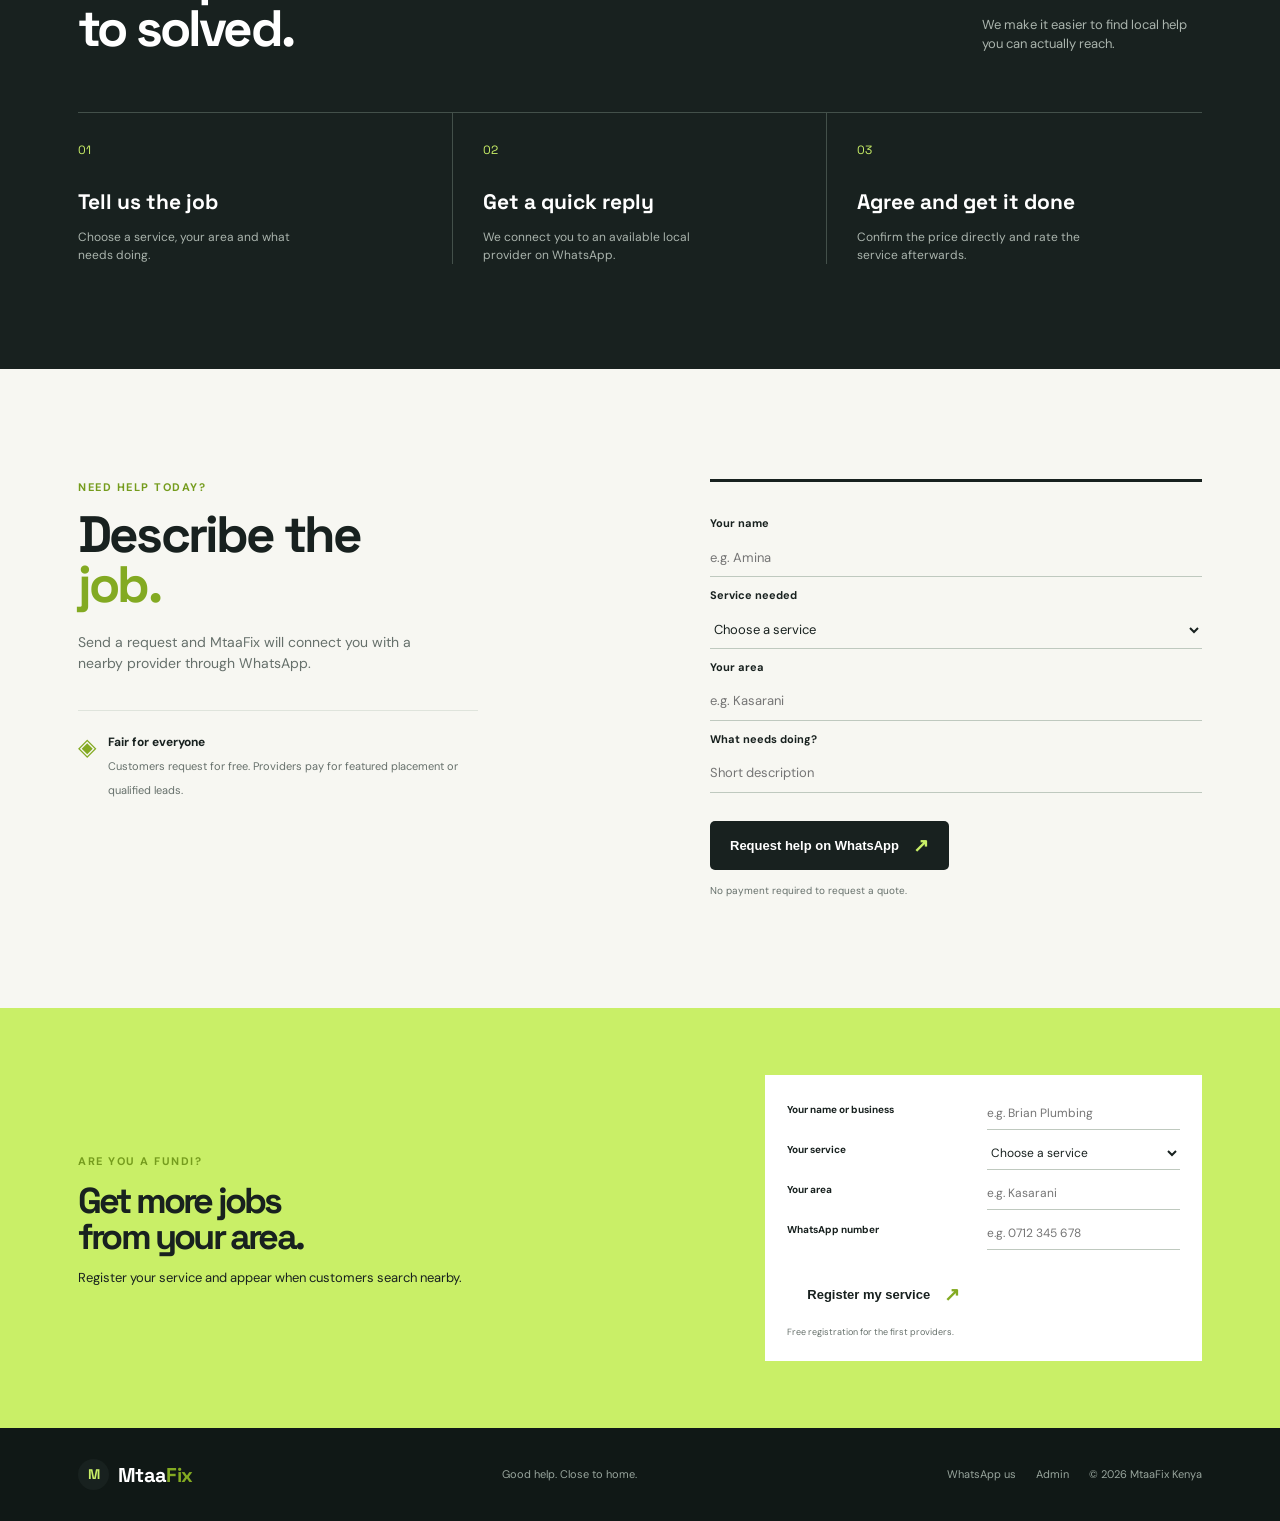
==== commit 6739a789: "Add secure provider approval workspace" ====
--- a/index.html
+++ b/index.html
@@ -70,38 +70,63 @@
         <section id="fundis" class="partner-strip"><div class="container partner-content"><div><span class="eyebrow">Are you a fundi?</span><h2>Get more jobs<br>from your area.</h2><p>Register your service and appear when customers search nearby.</p></div><form id="provider-register" class="provider-form"><label for="provider-name">Your name or business</label><input id="provider-name" name="providerName" type="text" placeholder="e.g. Brian Plumbing" required><label for="provider-service">Your service</label><select id="provider-service" name="providerService" required><option value="">Choose a service</option><option>Plumbing</option><option>Electrical work</option><option>Cleaning</option><option>Moving services</option></select><label for="provider-area">Your area</label><input id="provider-area" name="providerArea" type="text" placeholder="e.g. Kasarani" required><label for="provider-phone">WhatsApp number</label><input id="provider-phone" name="providerPhone" type="tel" placeholder="e.g. 0712 345 678" required><button class="button button-light" type="submit">Register my service <span>↗</span></button><small class="provider-note">Free registration for the first providers.</small></form></div></section>
     </main>
 
-    <footer><div class="container footer-inner"><a class="brand" href="#top"><span class="brand-mark">M</span><span>Mtaa<span>Fix</span></span></a><p>Good help. Close to home.</p><div><a href="https://wa.me/254119636542" target="_blank" rel="noopener">WhatsApp us</a><span>© 2026 MtaaFix Kenya</span></div></div></footer>
+    <footer><div class="container footer-inner"><a class="brand" href="#top"><span class="brand-mark">M</span><span>Mtaa<span>Fix</span></span></a><p>Good help. Close to home.</p><div><a href="https://wa.me/254119636542" target="_blank" rel="noopener">WhatsApp us</a><a href="admin.html">Admin</a><span>© 2026 MtaaFix Kenya</span></div></div></footer>
+    <script src="supabase-config.js"></script>
     <script>
         const form = document.querySelector('#service-request');
         const providerForm = document.querySelector('#provider-register');
         const matchesSection = document.querySelector('#matches');
         const matchList = document.querySelector('#match-list');
-        const providers = JSON.parse(localStorage.getItem('mtaafix-providers') || '[]');
+        const localProviders = JSON.parse(localStorage.getItem('mtaafix-providers') || '[]');
+        const supabase = window.MTAAFIX_SUPABASE || {};
+        const supabaseReady = Boolean(supabase.url && supabase.anonKey);
 
-        const renderMatches = (service, area) => {
+        const escapeHtml = (value) => String(value).replace(/[&<>'"]/g, (character) => ({ '&': '&amp;', '<': '&lt;', '>': '&gt;', "'": '&#39;', '"': '&quot;' }[character]));
+        const apiRequest = async (table, options = {}) => {
+            const response = await fetch(`${supabase.url}/rest/v1/${table}`, {
+                ...options,
+                headers: { apikey: supabase.anonKey, Authorization: `Bearer ${supabase.anonKey}`, 'Content-Type': 'application/json', Prefer: 'return=representation', ...(options.headers || {}) }
+            });
+            if (!response.ok) throw new Error(`Supabase request failed: ${response.status}`);
+            return response.status === 204 ? null : response.json();
+        };
+
+        const getProviders = async () => {
+            if (!supabaseReady) return localProviders;
+            return apiRequest('providers?approved=eq.true&select=id,name,service,area,phone');
+        };
+
+        const renderMatches = async (service, area) => {
             const requestedService = service.toLowerCase();
             const requestedArea = area.toLowerCase();
+            let providers = localProviders;
+            try { providers = await getProviders(); } catch (error) { console.warn(error); }
             const matches = providers.filter((provider) => provider.service.toLowerCase() === requestedService && (provider.area.toLowerCase().includes(requestedArea) || requestedArea.includes(provider.area.toLowerCase())));
-            matchList.innerHTML = matches.length ? matches.map((provider) => `<article class="match-card"><div class="provider-avatar">${provider.name.charAt(0).toUpperCase()}</div><div><h3>${provider.name}</h3><p>${provider.service} · ${provider.area}</p></div><a class="match-contact" href="https://wa.me/${provider.phone}?text=${encodeURIComponent(`Hello ${provider.name}, I found you on MtaaFix and need ${provider.service} in ${provider.area}.`)}" target="_blank" rel="noopener">WhatsApp <span>↗</span></a></article>`).join('') : '<div class="empty-match"><strong>No provider is registered in that area yet.</strong><p>We have sent your request to MtaaFix. We will help you find a nearby provider.</p></div>';
+            matchList.innerHTML = matches.length ? matches.map((provider) => `<article class="match-card"><div class="provider-avatar">${escapeHtml(provider.name.charAt(0).toUpperCase())}</div><div><h3>${escapeHtml(provider.name)}</h3><p>${escapeHtml(provider.service)} · ${escapeHtml(provider.area)}</p></div><a class="match-contact" href="https://wa.me/${encodeURIComponent(provider.phone)}?text=${encodeURIComponent(`Hello ${provider.name}, I found you on MtaaFix and need ${provider.service} in ${provider.area}.`)}" target="_blank" rel="noopener">WhatsApp <span>↗</span></a></article>`).join('') : '<div class="empty-match"><strong>No approved provider is registered in that area yet.</strong><p>We have sent your request to MtaaFix. We will help you find a nearby provider.</p></div>';
             matchesSection.hidden = false;
             matchesSection.scrollIntoView({ behavior: 'smooth', block: 'start' });
         };
 
-        form.addEventListener('submit', (event) => {
+        form.addEventListener('submit', async (event) => {
             event.preventDefault();
             const data = new FormData(form);
-            renderMatches(data.get('service'), data.get('area'));
-            const message = `Hello MtaaFix, my name is ${data.get('name')}. I need ${data.get('service')} in ${data.get('area')}. Details: ${data.get('details')}`;
+            const request = { customer_name: data.get('name'), service: data.get('service'), area: data.get('area'), details: data.get('details') };
+            if (supabaseReady) { try { await apiRequest('service_requests', { method: 'POST', body: JSON.stringify(request) }); } catch (error) { console.warn(error); } }
+            await renderMatches(request.service, request.area);
+            const message = `Hello MtaaFix, my name is ${request.customer_name}. I need ${request.service} in ${request.area}. Details: ${request.details}`;
             window.open(`https://wa.me/254119636542?text=${encodeURIComponent(message)}`, '_blank');
         });
-        providerForm.addEventListener('submit', (event) => {
+        providerForm.addEventListener('submit', async (event) => {
             event.preventDefault();
             const data = new FormData(providerForm);
-            const phone = data.get('providerPhone').replace(/\D/g, '').replace(/^0/, '254');
-            providers.push({ name: data.get('providerName'), service: data.get('providerService'), area: data.get('providerArea'), phone });
-            localStorage.setItem('mtaafix-providers', JSON.stringify(providers));
+            const provider = { name: data.get('providerName'), service: data.get('providerService'), area: data.get('providerArea'), phone: data.get('providerPhone').replace(/\D/g, '').replace(/^0/, '254') };
+            if (supabaseReady) {
+                try { await apiRequest('providers', { method: 'POST', body: JSON.stringify(provider) }); providerForm.reset(); alert('Registration received. Your listing will appear after approval.'); return; } catch (error) { console.warn(error); }
+            }
+            localProviders.push(provider);
+            localStorage.setItem('mtaafix-providers', JSON.stringify(localProviders));
             providerForm.reset();
-            alert('Your service is registered on this device. Customers can now find you by service and area.');
+            alert('Your service is registered on this device. Connect Supabase to share it with all customers.');
         });
         document.querySelectorAll('[data-service]').forEach((link) => link.addEventListener('click', () => {
             document.querySelector('#service').value = link.dataset.service;
--- a/style.css
+++ b/style.css
@@ -42,5 +42,6 @@
 .partner-strip { background: var(--lime); padding: 67px 0; }.partner-content { align-items: center; display: flex; justify-content: space-between; }.partner-strip h2 { font-size: 36px; margin-top: 12px; }.partner-strip p { font-size: 13px; margin-top: 13px; }.button-light { background: white; color: var(--ink); }.button-light span { color: #83aa22; }
 .provider-form { background: white; display: grid; gap: 7px; grid-template-columns: 1fr 1fr; max-width: 475px; padding: 22px; }.provider-form label { font-size: 10px; font-weight: 700; margin-top: 5px; }.provider-form input, .provider-form select { background: transparent; border: 0; border-bottom: 1px solid #bfc9bf; color: var(--ink); font: inherit; font-size: 12px; outline: 0; padding: 7px 0; width: 100%; }.provider-form .button { border: 0; margin-top: 13px; }.provider-note { color: var(--muted); font-size: 9px; grid-column: 1 / -1; }
 footer { background: #101816; color: white; padding: 31px 0; }.footer-inner { align-items: center; display: flex; justify-content: space-between; }.footer-inner p, .footer-inner div { color: #98a59d; font-size: 11px; }.footer-inner div { display: flex; gap: 20px; }.footer-inner .brand { color: white; }
+.admin-page { min-height: 100vh; }.admin-shell { margin: auto; max-width: 900px; padding: 45px 28px 80px; }.admin-panel { background: white; border: 1px solid var(--line); margin-top: 55px; max-width: 760px; padding: 38px; }.admin-panel h1 { font-family: 'Space Grotesk'; font-size: clamp(35px, 5vw, 58px); letter-spacing: -2px; line-height: 1; margin: 15px 0 18px; }.admin-panel > p { color: var(--muted); font-size: 14px; max-width: 520px; }.admin-form { border-top: 3px solid var(--ink); display: flex; flex-direction: column; margin-top: 32px; padding-top: 18px; max-width: 430px; }.admin-form label { font-size: 11px; font-weight: 700; margin: 10px 0 7px; }.admin-form input { background: transparent; border: 0; border-bottom: 1px solid #bfc9bf; color: var(--ink); font: inherit; font-size: 13px; padding: 9px 0; }.admin-form .button { align-self: flex-start; margin-top: 25px; }.admin-heading { align-items: start; display: flex; justify-content: space-between; }.admin-logout { background: transparent; border: 1px solid var(--line); color: var(--muted); cursor: pointer; font: inherit; font-size: 11px; padding: 9px 13px; }.admin-list { display: grid; gap: 10px; margin-top: 30px; }.admin-provider { align-items: center; border: 1px solid var(--line); display: flex; justify-content: space-between; padding: 16px; }.admin-provider strong { font-family: 'Space Grotesk'; font-size: 15px; }.admin-provider p { color: var(--muted); font-size: 11px; margin-top: 4px; }.admin-provider .button { font-size: 11px; min-height: 40px; }
 @media (max-width: 900px) { .nav-links { margin-left: 0; }.hero { gap: 56px; grid-template-columns: 1fr; padding-bottom: 74px; padding-top: 54px; }.hero-copy { max-width: 560px; }.hero-visual { margin: auto; max-width: 600px; width: calc(100% - 30px); }.hero-image-wrap img { height: 330px; }.note-top { left: -15px; }.note-bottom { right: -15px; }.service-grid { grid-template-columns: repeat(2, 1fr); }.stats { flex-wrap: wrap; gap: 22px; padding-bottom: 25px; padding-top: 25px; }.stats div:not(.stats-tag) { flex: 1 1 35%; }.stats div:nth-child(3) { border-left: 0; padding-left: 0; }.stats-tag { display: none; }.request-section { gap: 50px; grid-template-columns: 1fr; }.footer-inner { align-items: flex-start; flex-wrap: wrap; gap: 20px; } }
 @media (max-width: 560px) { .container { padding-left: 19px; padding-right: 19px; }.nav { height: 65px; }.nav-links { display: none; }.nav-cta { font-size: 11px; padding: 10px 11px; }.hero h1 { font-size: 51px; }.hero-text { font-size: 14px; }.hero-actions { align-items: flex-start; flex-direction: column; gap: 15px; }.hero-image-wrap img { height: 270px; }.floating-note { padding: 9px; }.floating-note strong { font-size: 10px; }.note-top { left: -11px; top: 20px; }.note-bottom { bottom: 15px; right: -10px; }.section { padding-bottom: 75px; padding-top: 75px; }.section-heading { align-items: flex-start; flex-direction: column; gap: 23px; }.service-grid, .process-grid { grid-template-columns: 1fr; }.service-card { min-height: 220px; max-width: 430px; }.process-section { padding: 75px 0; }.process-grid { gap: 20px; margin-top: 40px; }.process-step, .process-step:not(:first-child) { border-bottom: 1px solid #43504a; border-right: 0; padding: 20px 0 25px; }.process-step:last-child { border-bottom: 0; }.matches-section { padding-bottom: 65px; padding-top: 65px; }.match-card { align-items: flex-start; flex-wrap: wrap; }.match-contact { margin-left: 56px; }.partner-content { align-items: flex-start; flex-direction: column; gap: 28px; }.partner-strip h2 { font-size: 31px; }.provider-form { grid-template-columns: 1fr; width: 100%; }.provider-note { grid-column: auto; }.footer-inner { flex-direction: column; }.footer-inner div { flex-direction: column; gap: 4px; } }
